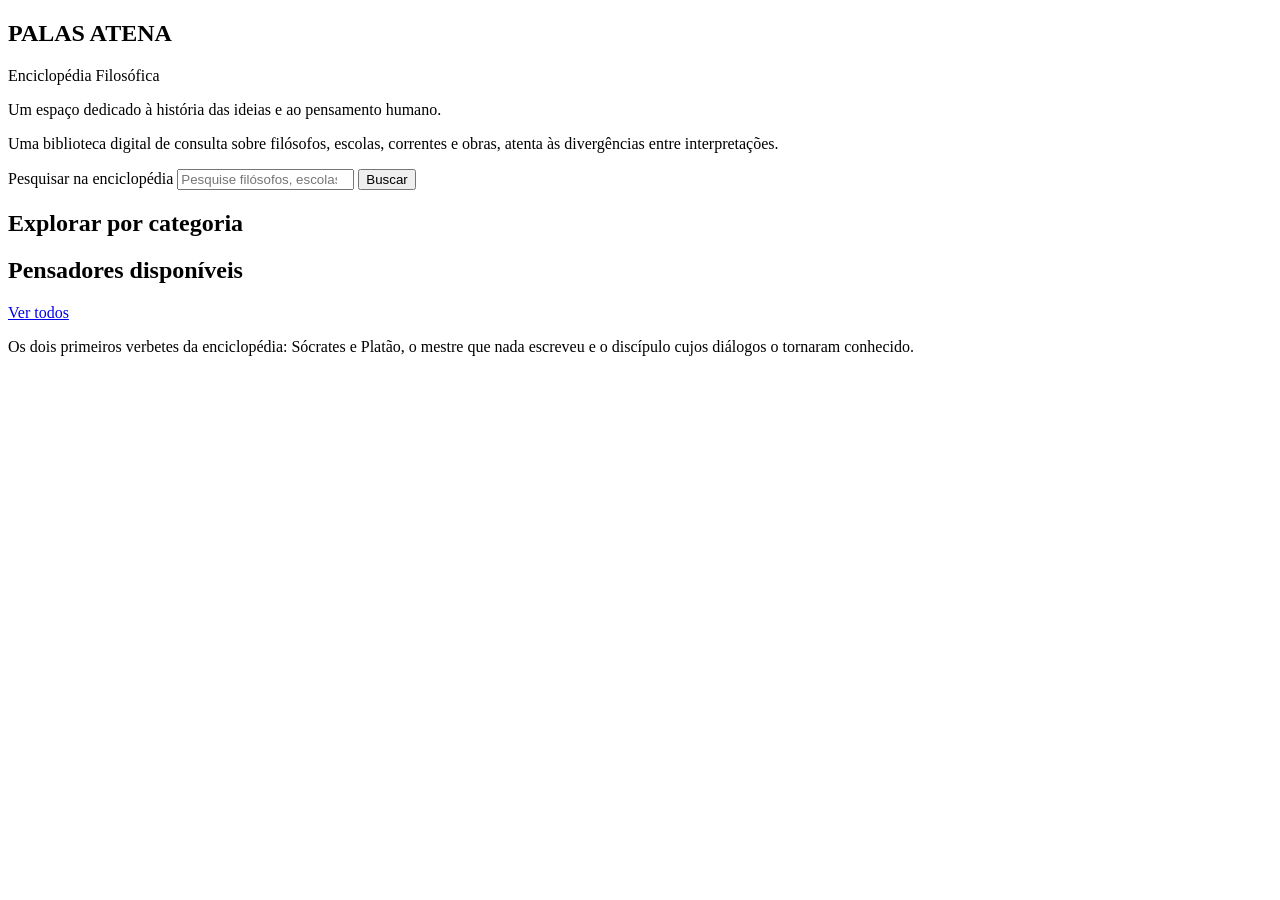
==== index.html @ 0f109df9 "Add files via upload" ====
<!DOCTYPE html>
<html lang="pt-BR" data-theme="dark">
<head>
  <meta charset="utf-8">
  <meta name="viewport" content="width=device-width, initial-scale=1">
  <title>PALAS ATENA — Enciclopédia Filosófica</title>
  <meta name="description" content="Enciclopédia filosófica em português: pensadores, ideias e obras, com atenção às divergências entre interpretações.">
  <link rel="icon" href="assets/icons/logo.svg" type="image/svg+xml">
  <link rel="preconnect" href="https://fonts.googleapis.com">
  <link rel="preconnect" href="https://fonts.gstatic.com" crossorigin>
  <link rel="stylesheet" href="https://fonts.googleapis.com/css2?family=Cormorant+Garamond:wght@600;700&family=Source+Sans+3:wght@400;600&display=swap">
  <link rel="stylesheet" href="css/global.css">
  <link rel="stylesheet" href="css/layout.css">
  <link rel="stylesheet" href="css/components.css">
  <link rel="stylesheet" href="css/pages.css">
  <script src="js/theme.js"></script>
</head>
<body data-page="inicio" data-root="./">
  <header class="site-header" data-component="site-header"></header>

  <main id="conteudo" class="site-main container">
    <noscript><p class="notice">Este site precisa de JavaScript ativado para mostrar o conteúdo.</p></noscript>
    <section class="hero">
      <h1>PALAS ATENA</h1>
      <p class="hero__subtitle">Enciclopédia Filosófica</p>
      <p class="hero__tagline">Um espaço dedicado à história das ideias e ao pensamento humano.</p>
      <p class="hero__text">Uma biblioteca digital de consulta sobre filósofos, escolas, correntes e obras, atenta às divergências entre interpretações.</p>
      <form class="search" role="search" data-search-form>
        <label class="visually-hidden" for="busca">Pesquisar na enciclopédia</label>
        <input class="search__input" id="busca" type="search" placeholder="Pesquise filósofos, escolas, obras ou conceitos" autocomplete="off">
        <button class="button" type="submit">Buscar</button>
        <p class="search__status" role="status" data-search-status></p>
      </form>
    </section>

    <section class="section" aria-labelledby="titulo-categorias">
      <div class="section__header"><h2 id="titulo-categorias">Explorar por categoria</h2></div>
      <div class="card-grid" data-render="categories"></div>
    </section>

    <section class="section" aria-labelledby="titulo-pensadores">
      <div class="section__header">
        <h2 id="titulo-pensadores">Pensadores disponíveis</h2>
        <a href="pages/pensadores.html">Ver todos</a>
      </div>
      <p class="section__intro">Os dois primeiros verbetes da enciclopédia: Sócrates e Platão, o mestre que nada escreveu e o discípulo cujos diálogos o tornaram conhecido.</p>
      <div class="card-grid" data-render="cards" data-collection="filosofo"></div>
    </section>
  </main>

  <footer class="site-footer" data-component="site-footer"></footer>

  <script src="js/paths.js"></script>
  <script src="data/categorias.js"></script>
  <script src="data/filosofos.js"></script>
  <script src="data/escolas.js"></script>
  <script src="js/collections.js"></script>
  <script src="js/components.js"></script>
  <script src="js/navigation.js"></script>
  <script src="js/search.js"></script>
  <script src="js/catalog-renderer.js"></script>
  <script src="js/article-renderer.js"></script>
  <script src="js/app.js"></script>
</body>
</html>
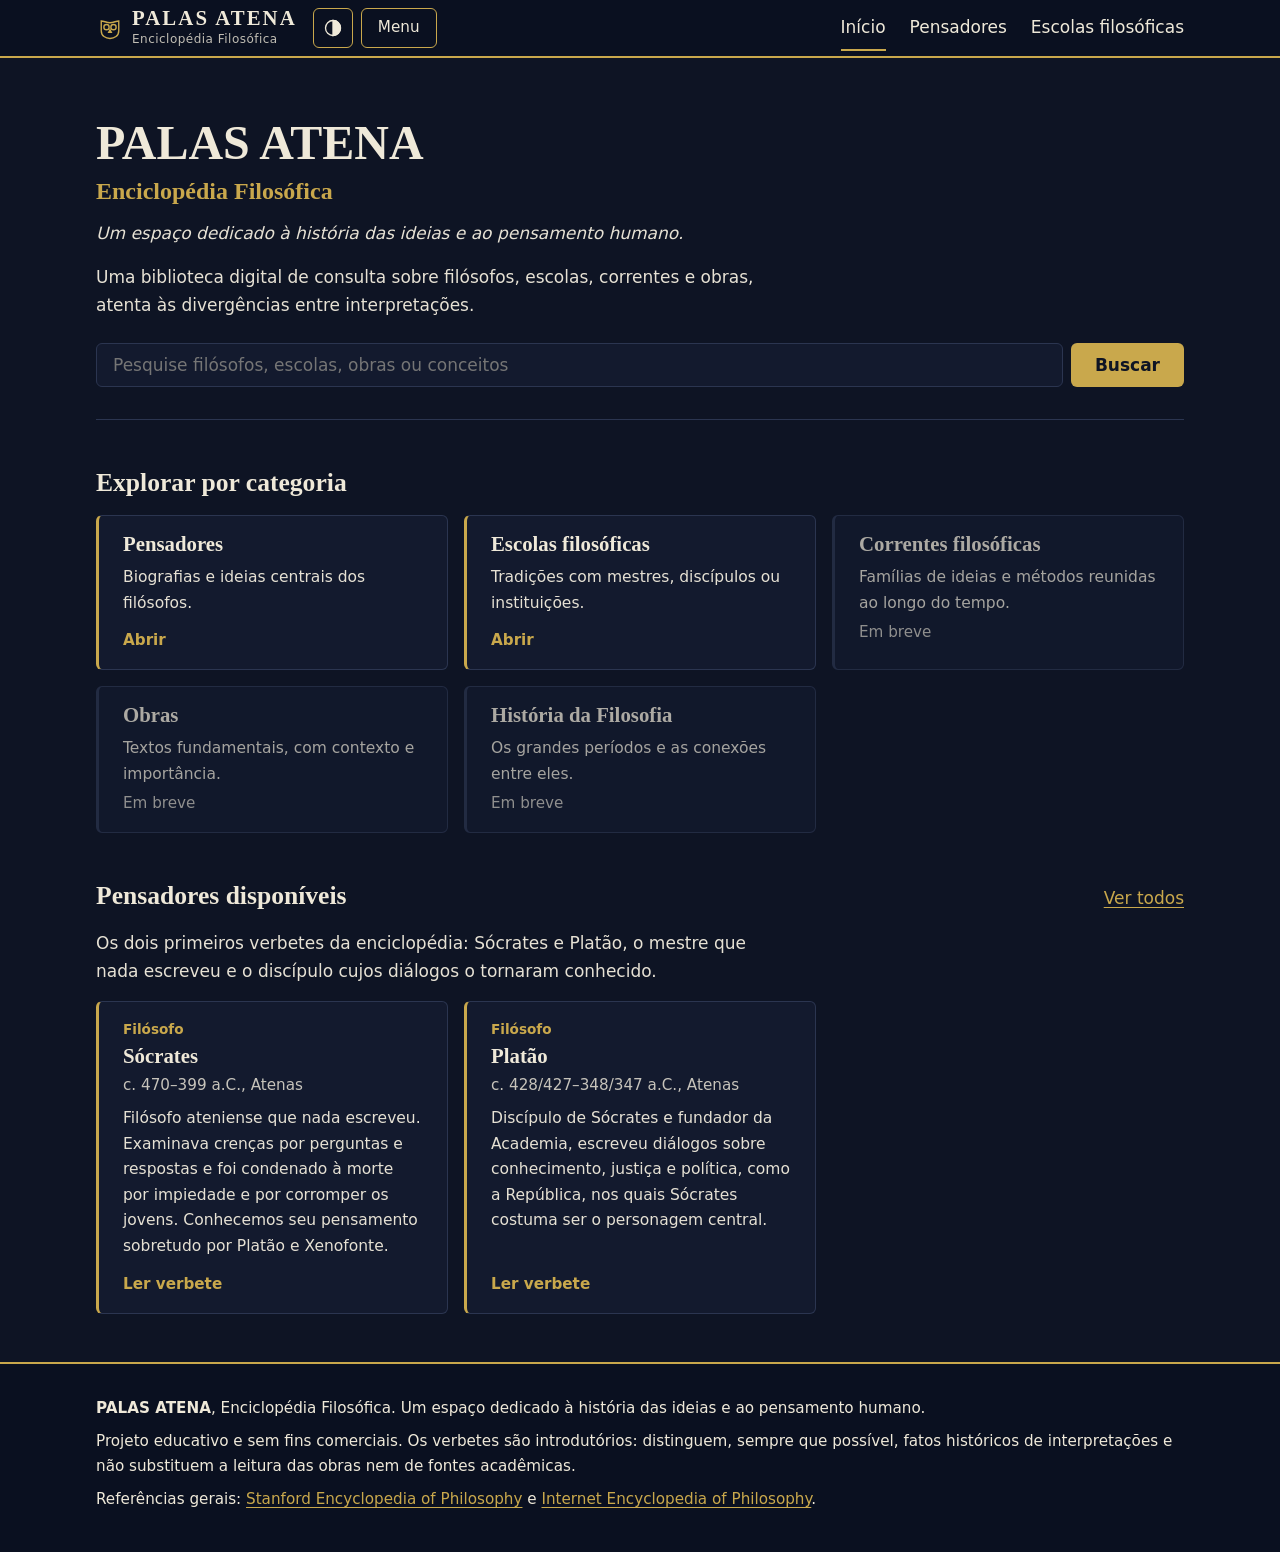
==== commit 60891ec9: "Update index.html" ====
--- a/index.html
+++ b/index.html
@@ -54,6 +54,7 @@
   <script src="data/categorias.js"></script>
   <script src="data/filosofos.js"></script>
   <script src="data/escolas.js"></script>
+  <script src="data/correntes.js"></script>
   <script src="js/collections.js"></script>
   <script src="js/components.js"></script>
   <script src="js/navigation.js"></script>
--- a/css/global.css
+++ b/css/global.css
@@ -0,0 +1,128 @@
+/* global.css — tokens de design (cores, fontes, espaçamentos), reset e tipografia base. */
+
+:root {
+  --font-display: "Cormorant Garamond", Georgia, "Times New Roman", serif;
+  --font-body: "Source Sans 3", system-ui, -apple-system, "Segoe UI", Roboto, sans-serif;
+
+  --space-1: 0.25rem;
+  --space-2: 0.5rem;
+  --space-3: 1rem;
+  --space-4: 1.5rem;
+  --space-5: 2rem;
+  --space-6: 3rem;
+  --space-7: 4.5rem;
+
+  --radius: 6px;
+  --header-height: 3.5rem;
+  --transition: 160ms ease;
+
+  /* O dourado da barra é o mesmo nos dois temas, porque a barra é sempre escura. */
+  --color-bar-accent: #c9a84c;
+}
+
+/* Tema escuro: é o padrão, inclusive quando o JavaScript ainda não definiu o tema. */
+:root,
+:root[data-theme="dark"] {
+  color-scheme: dark;
+  --color-bg: #0e1424;
+  --color-surface: #131a2e;
+  --color-bar: #0a1020;
+  --color-border: #2b3550;
+  --color-text: #e6e1d4;
+  --color-heading: #efe9d9;
+  --color-bar-text: #efe9d9;
+  --color-accent: #c9a84c;
+  /* Versão do dourado para texto pequeno; no escuro é a própria cor da marca. */
+  --color-accent-text: #c9a84c;
+  --color-on-accent: #0e1424;
+}
+
+:root[data-theme="light"] {
+  color-scheme: light;
+  --color-bg: #f7f3ea;
+  --color-surface: #fffdf8;
+  --color-bar: #14213d;
+  --color-border: #d9cfb8;
+  --color-text: #2b2d33;
+  --color-heading: #14213d;
+  --color-bar-text: #f7f3ea;
+  --color-accent: #8f6f24;
+  /* Um pouco mais escuro que #8f6f24 para dar contraste em textos pequenos. */
+  --color-accent-text: #7a5d1a;
+  --color-on-accent: #ffffff;
+}
+
+*,
+*::before,
+*::after {
+  box-sizing: border-box;
+}
+
+html {
+  scroll-padding-top: calc(var(--header-height) + var(--space-3));
+  -webkit-text-size-adjust: 100%;
+}
+
+body {
+  display: flex;
+  flex-direction: column;
+  min-height: 100vh;
+  margin: 0;
+  background: var(--color-bg);
+  color: var(--color-text);
+  font-family: var(--font-body);
+  font-size: 1.0625rem;
+  line-height: 1.65;
+}
+
+h1,
+h2,
+h3 {
+  margin: 0;
+  color: var(--color-heading);
+  font-family: var(--font-display);
+  font-weight: 700;
+  line-height: 1.2;
+}
+
+h1 { font-size: clamp(2rem, 7vw, 3rem); }
+h2 { font-size: 1.6rem; }
+h3 { font-size: 1.3rem; }
+
+p { margin: 0 0 var(--space-3); }
+
+a {
+  color: var(--color-accent-text);
+  text-underline-offset: 0.2em;
+}
+
+:focus-visible {
+  outline: 2px solid var(--color-accent);
+  outline-offset: 2px;
+}
+
+.visually-hidden {
+  position: absolute;
+  width: 1px;
+  height: 1px;
+  margin: -1px;
+  padding: 0;
+  overflow: hidden;
+  clip: rect(0 0 0 0);
+  white-space: nowrap;
+  border: 0;
+}
+
+@media (prefers-reduced-motion: no-preference) {
+  html { scroll-behavior: smooth; }
+}
+
+@media (prefers-reduced-motion: reduce) {
+  *,
+  *::before,
+  *::after {
+    animation-duration: 0.01ms !important;
+    transition-duration: 0.01ms !important;
+    scroll-behavior: auto !important;
+  }
+}
--- a/css/layout.css
+++ b/css/layout.css
@@ -0,0 +1,106 @@
+/* layout.css — estrutura da página: contêiner, cabeçalho, menu, rodapé e grades. */
+
+.container {
+  width: min(100% - 2rem, 68rem);
+  margin-inline: auto;
+}
+
+.site-main {
+  flex: 1;
+  padding-block: var(--space-5) var(--space-6);
+}
+
+/* Cabeçalho fixo e compacto para deixar o conteúdo aparecer cedo no celular. */
+.site-header {
+  position: sticky;
+  top: 0;
+  z-index: 20;
+  background: var(--color-bar);
+  color: var(--color-bar-text);
+  border-bottom: 2px solid var(--color-bar-accent);
+}
+
+.site-header__inner {
+  display: flex;
+  align-items: center;
+  gap: var(--space-3);
+  min-height: var(--header-height);
+}
+
+.site-header__actions {
+  display: flex;
+  align-items: center;
+  gap: var(--space-2);
+  margin-left: auto;
+}
+
+/* No celular o menu é um painel que abre sob o cabeçalho. */
+.site-nav {
+  display: none;
+  position: absolute;
+  top: 100%;
+  left: 0;
+  right: 0;
+  padding: var(--space-2) 1rem;
+  background: var(--color-bar);
+  border-bottom: 2px solid var(--color-bar-accent);
+}
+
+.site-nav.is-open { display: block; }
+
+.site-nav__list {
+  display: flex;
+  flex-direction: column;
+  margin: 0;
+  padding: 0;
+  list-style: none;
+}
+
+@media (min-width: 48rem) {
+  .site-nav {
+    display: block;
+    position: static;
+    margin-left: auto;
+    padding: 0;
+    background: none;
+    border: 0;
+  }
+
+  .site-nav__list {
+    flex-direction: row;
+    gap: var(--space-4);
+  }
+
+  .site-header__actions { margin-left: 0; }
+  .menu-toggle { display: none; }
+}
+
+.skip-link {
+  position: absolute;
+  left: -999px;
+  top: var(--space-2);
+  z-index: 30;
+  padding: var(--space-2) var(--space-3);
+  background: var(--color-accent);
+  color: var(--color-on-accent);
+  border-radius: var(--radius);
+}
+
+.skip-link:focus { left: var(--space-3); }
+
+.site-footer {
+  padding-block: var(--space-5);
+  background: var(--color-bar);
+  color: var(--color-bar-text);
+  border-top: 2px solid var(--color-bar-accent);
+  font-size: 0.95rem;
+}
+
+.site-footer a { color: var(--color-bar-accent); }
+.site-footer p { margin-bottom: var(--space-2); }
+
+.card-grid {
+  display: grid;
+  gap: var(--space-3);
+  grid-template-columns: repeat(auto-fill, minmax(min(100%, 17rem), 1fr));
+}
--- a/css/components.css
+++ b/css/components.css
@@ -0,0 +1,174 @@
+/* components.css — elementos reutilizáveis: marca, menu, botões, busca, cartões, chips e avisos. */
+
+/* Marca e navegação */
+.brand {
+  display: flex;
+  align-items: center;
+  gap: var(--space-2);
+  color: var(--color-bar-text);
+  text-decoration: none;
+}
+
+.brand__logo { width: 1.75rem; height: 1.75rem; color: var(--color-bar-accent); }
+
+.brand__name {
+  font-family: var(--font-display);
+  font-size: 1.3rem;
+  font-weight: 700;
+  letter-spacing: 0.1em;
+  line-height: 1.1;
+}
+
+/* O subtítulo só aparece em telas maiores, para manter o cabeçalho baixo. */
+.brand__tagline { display: none; font-size: 0.75rem; letter-spacing: 0.04em; opacity: 0.8; }
+
+@media (min-width: 48rem) {
+  .brand__text { display: flex; flex-direction: column; }
+  .brand__tagline { display: block; }
+}
+
+.site-nav__link {
+  display: block;
+  padding: var(--space-2) 0;
+  color: var(--color-bar-text);
+  text-decoration: none;
+  border-bottom: 2px solid transparent;
+  transition: border-color var(--transition);
+}
+
+.site-nav__link:hover,
+.site-nav__link[aria-current="page"] { border-bottom-color: var(--color-bar-accent); }
+
+/* Botões */
+.icon-button,
+.menu-toggle {
+  display: inline-flex;
+  align-items: center;
+  justify-content: center;
+  min-width: 2.5rem;
+  min-height: 2.5rem;
+  padding: 0 var(--space-3);
+  background: none;
+  color: var(--color-bar-text);
+  font: inherit;
+  font-size: 0.95rem;
+  border: 1px solid var(--color-bar-accent);
+  border-radius: var(--radius);
+  cursor: pointer;
+  transition: background-color var(--transition);
+}
+
+.icon-button { padding: 0; }
+.icon-button svg { width: 1.25rem; height: 1.25rem; }
+.icon-button:hover,
+.menu-toggle:hover { background: rgba(201, 168, 76, 0.15); }
+
+.button {
+  min-height: 2.75rem;
+  padding: 0 var(--space-4);
+  background: var(--color-accent);
+  color: var(--color-on-accent);
+  font: inherit;
+  font-weight: 600;
+  border: 0;
+  border-radius: var(--radius);
+  cursor: pointer;
+}
+
+/* Busca (nesta etapa é apenas visual) */
+.search {
+  display: flex;
+  flex-wrap: wrap;
+  gap: var(--space-2);
+  margin-top: var(--space-4);
+}
+
+.search__input {
+  flex: 1 1 14rem;
+  min-width: 0;
+  min-height: 2.75rem;
+  padding: 0 var(--space-3);
+  background: var(--color-surface);
+  color: var(--color-text);
+  font: inherit;
+  border: 1px solid var(--color-border);
+  border-radius: var(--radius);
+}
+
+.search__status { flex-basis: 100%; margin: 0; font-size: 0.95rem; font-style: italic; }
+.search__status:empty { display: none; }
+
+/* Cartões */
+.card {
+  position: relative;
+  display: flex;
+  flex-direction: column;
+  gap: var(--space-1);
+  padding: var(--space-3) var(--space-4);
+  background: var(--color-surface);
+  border: 1px solid var(--color-border);
+  border-left: 3px solid var(--color-accent);
+  border-radius: var(--radius);
+  transition: border-color var(--transition), transform var(--transition);
+}
+
+.card--link:hover { border-color: var(--color-accent); }
+
+@media (prefers-reduced-motion: no-preference) {
+  .card--link:hover { transform: translateY(-2px); }
+}
+
+/* O link do título cobre o cartão inteiro, para facilitar o toque no celular. */
+.card__link { color: inherit; text-decoration: none; }
+.card__link::after { content: ""; position: absolute; inset: 0; }
+.card__link:focus-visible { outline: none; }
+.card:focus-within { outline: 2px solid var(--color-accent); outline-offset: 2px; }
+
+.card__tag { color: var(--color-accent-text); font-size: 0.85rem; font-weight: 600; }
+.card__meta { margin: 0; font-size: 0.95rem; opacity: 0.85; }
+.card__text { margin: var(--space-1) 0 0; font-size: 0.97rem; }
+.card__action { margin-top: auto; padding-top: var(--space-2); color: var(--color-accent-text); font-weight: 600; font-size: 0.95rem; }
+.card--upcoming { opacity: 0.7; border-left-color: var(--color-border); }
+
+/* Chips, trilha de navegação e avisos */
+.chip {
+  display: inline-block;
+  margin: 0 var(--space-2) var(--space-2) 0;
+  padding: 0.15rem 0.75rem;
+  background: var(--color-surface);
+  color: var(--color-text);
+  font-size: 0.95rem;
+  text-decoration: none;
+  border: 1px solid var(--color-border);
+  border-radius: 99px;
+}
+
+a.chip:hover { border-color: var(--color-accent); }
+.chip__kind { margin-left: var(--space-1); color: var(--color-accent-text); font-size: 0.8rem; }
+
+.breadcrumb { margin-bottom: var(--space-3); font-size: 0.92rem; }
+.breadcrumb__list { display: flex; flex-wrap: wrap; gap: var(--space-1) var(--space-2); margin: 0; padding: 0; list-style: none; }
+.breadcrumb__item + .breadcrumb__item::before { content: "/"; margin-right: var(--space-2); opacity: 0.6; }
+
+.notice {
+  padding: var(--space-3);
+  background: var(--color-surface);
+  border: 1px solid var(--color-border);
+  border-left: 3px solid var(--color-accent);
+  border-radius: var(--radius);
+}
+
+/* Índice do verbete */
+.toc {
+  margin-block: var(--space-4);
+  padding: var(--space-3) var(--space-4);
+  background: var(--color-surface);
+  border: 1px solid var(--color-border);
+  border-radius: var(--radius);
+}
+
+.toc summary { cursor: pointer; color: var(--color-heading); font-weight: 600; }
+.toc ol { margin: var(--space-2) 0 0; padding-left: 1.25rem; }
+.toc a { text-decoration: none; }
+.toc a:hover { text-decoration: underline; }
+ 
--- a/css/pages.css
+++ b/css/pages.css
@@ -0,0 +1,43 @@
+/* pages.css — estilos específicos de página: início, catálogo e artigo. */
+
+/* Cabeçalho de página (catálogo) e abertura da página inicial */
+.page-header { margin-bottom: var(--space-5); }
+.page-header p { max-width: 42rem; margin: var(--space-2) 0 0; }
+
+.hero { padding-block: var(--space-4) var(--space-5); border-bottom: 1px solid var(--color-border); }
+.hero__subtitle { margin: 0; color: var(--color-accent-text); font-family: var(--font-display); font-size: 1.5rem; font-weight: 600; }
+.hero__tagline { margin: var(--space-2) 0 0; font-style: italic; }
+.hero__text { max-width: 42rem; margin: var(--space-3) 0 0; }
+
+.section { margin-top: var(--space-6); }
+.section__header { display: flex; flex-wrap: wrap; align-items: baseline; justify-content: space-between; gap: var(--space-2); margin-bottom: var(--space-3); }
+.section__intro { max-width: 42rem; margin-bottom: var(--space-3); }
+
+/* Artigo: coluna de leitura estreita e seções numeradas (a numeração segue o padrão editorial de 8 seções) */
+.article { max-width: 46rem; counter-reset: secao; }
+.article__tag { color: var(--color-accent-text); font-size: 0.9rem; font-weight: 600; }
+.article__meta { margin: var(--space-2) 0 0; opacity: 0.85; }
+.article__lead { margin: var(--space-3) 0 0; font-size: 1.15rem; font-style: italic; }
+
+.article__section { margin-top: var(--space-5); }
+
+.article__section h2 {
+  margin-bottom: var(--space-3);
+  padding-bottom: var(--space-1);
+  border-bottom: 1px solid var(--color-border);
+}
+
+.article__section h2::before {
+  counter-increment: secao;
+  content: counter(secao) ". ";
+  color: var(--color-accent-text);
+}
+
+.definition-list { margin: 0; }
+.definition-list__item { margin-bottom: var(--space-3); padding-left: var(--space-3); border-left: 2px solid var(--color-border); }
+.definition-list dt { color: var(--color-heading); font-family: var(--font-display); font-size: 1.2rem; font-weight: 700; }
+.definition-list dd { margin: 0; }
+
+.reference-list { padding-left: 1.25rem; font-size: 0.95rem; }
+.reference-list li { margin-bottom: var(--space-2); }
+.article__note { font-size: 0.95rem; }
